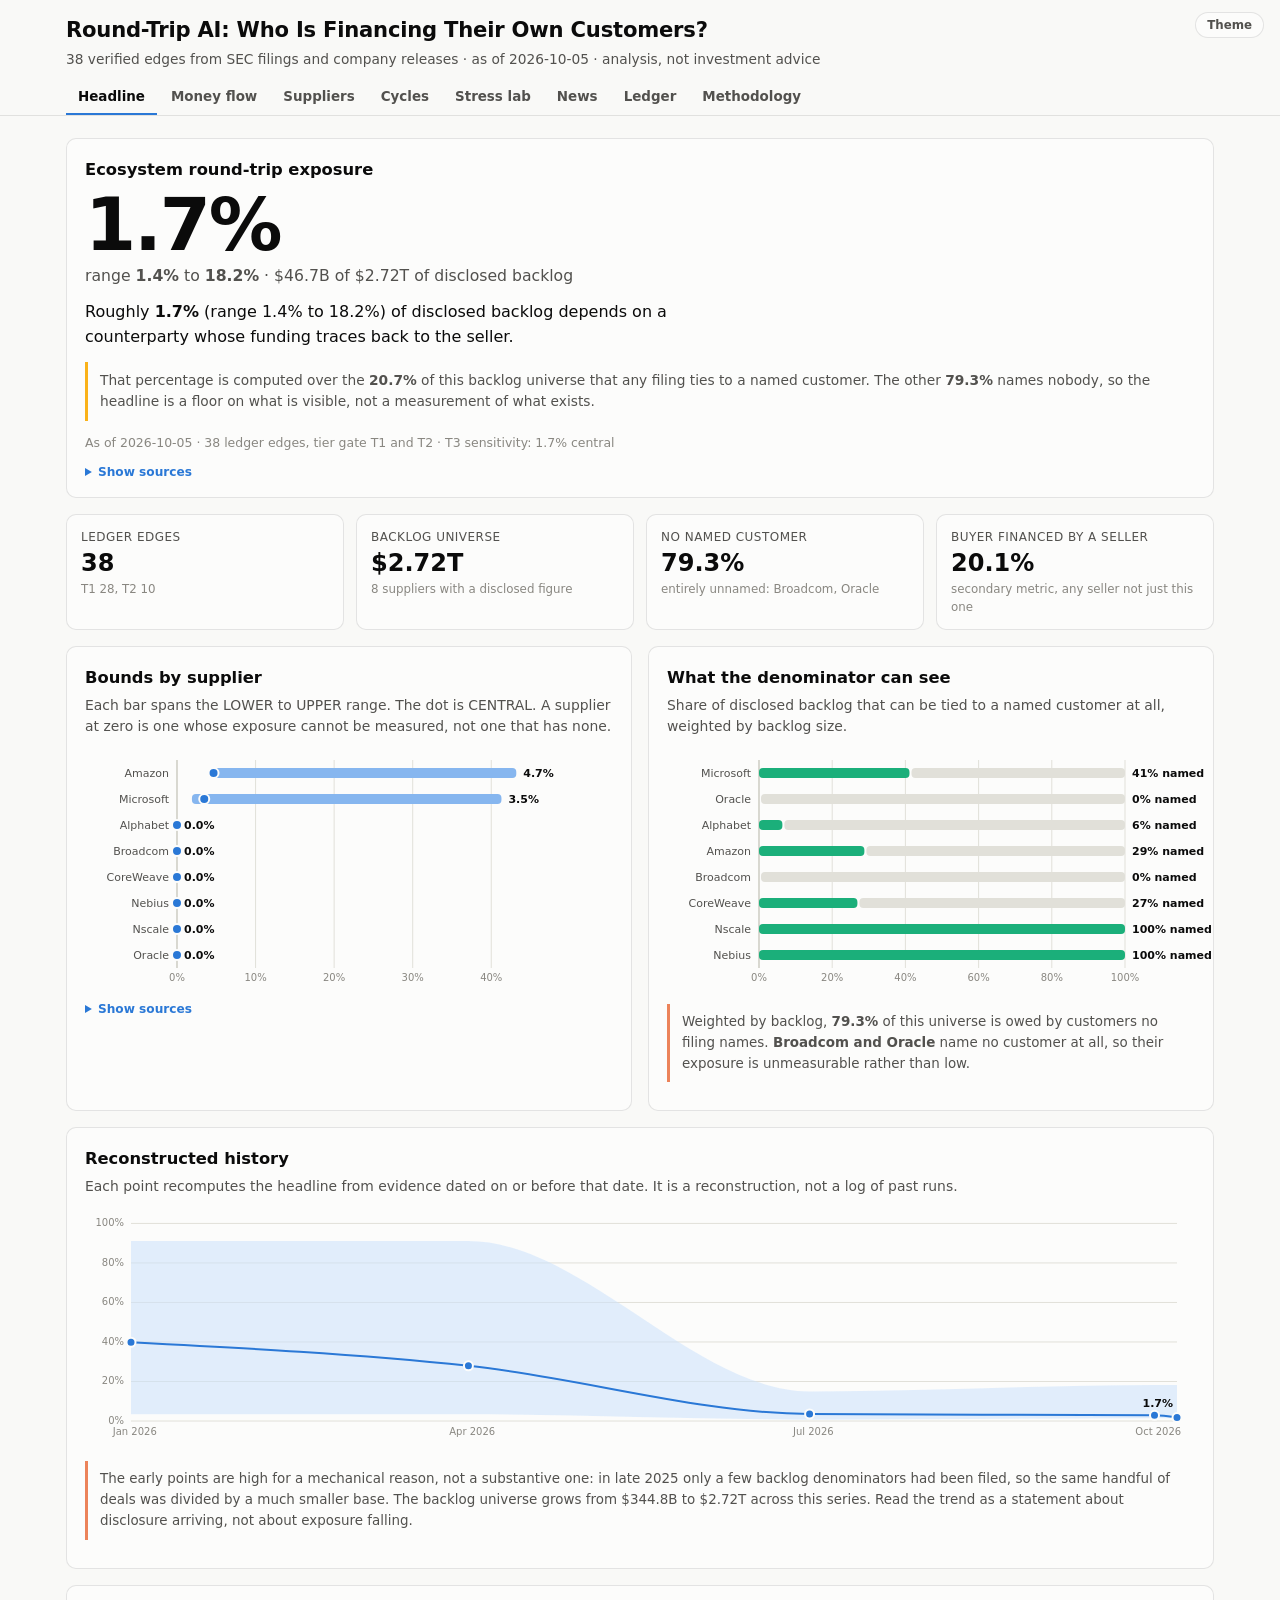
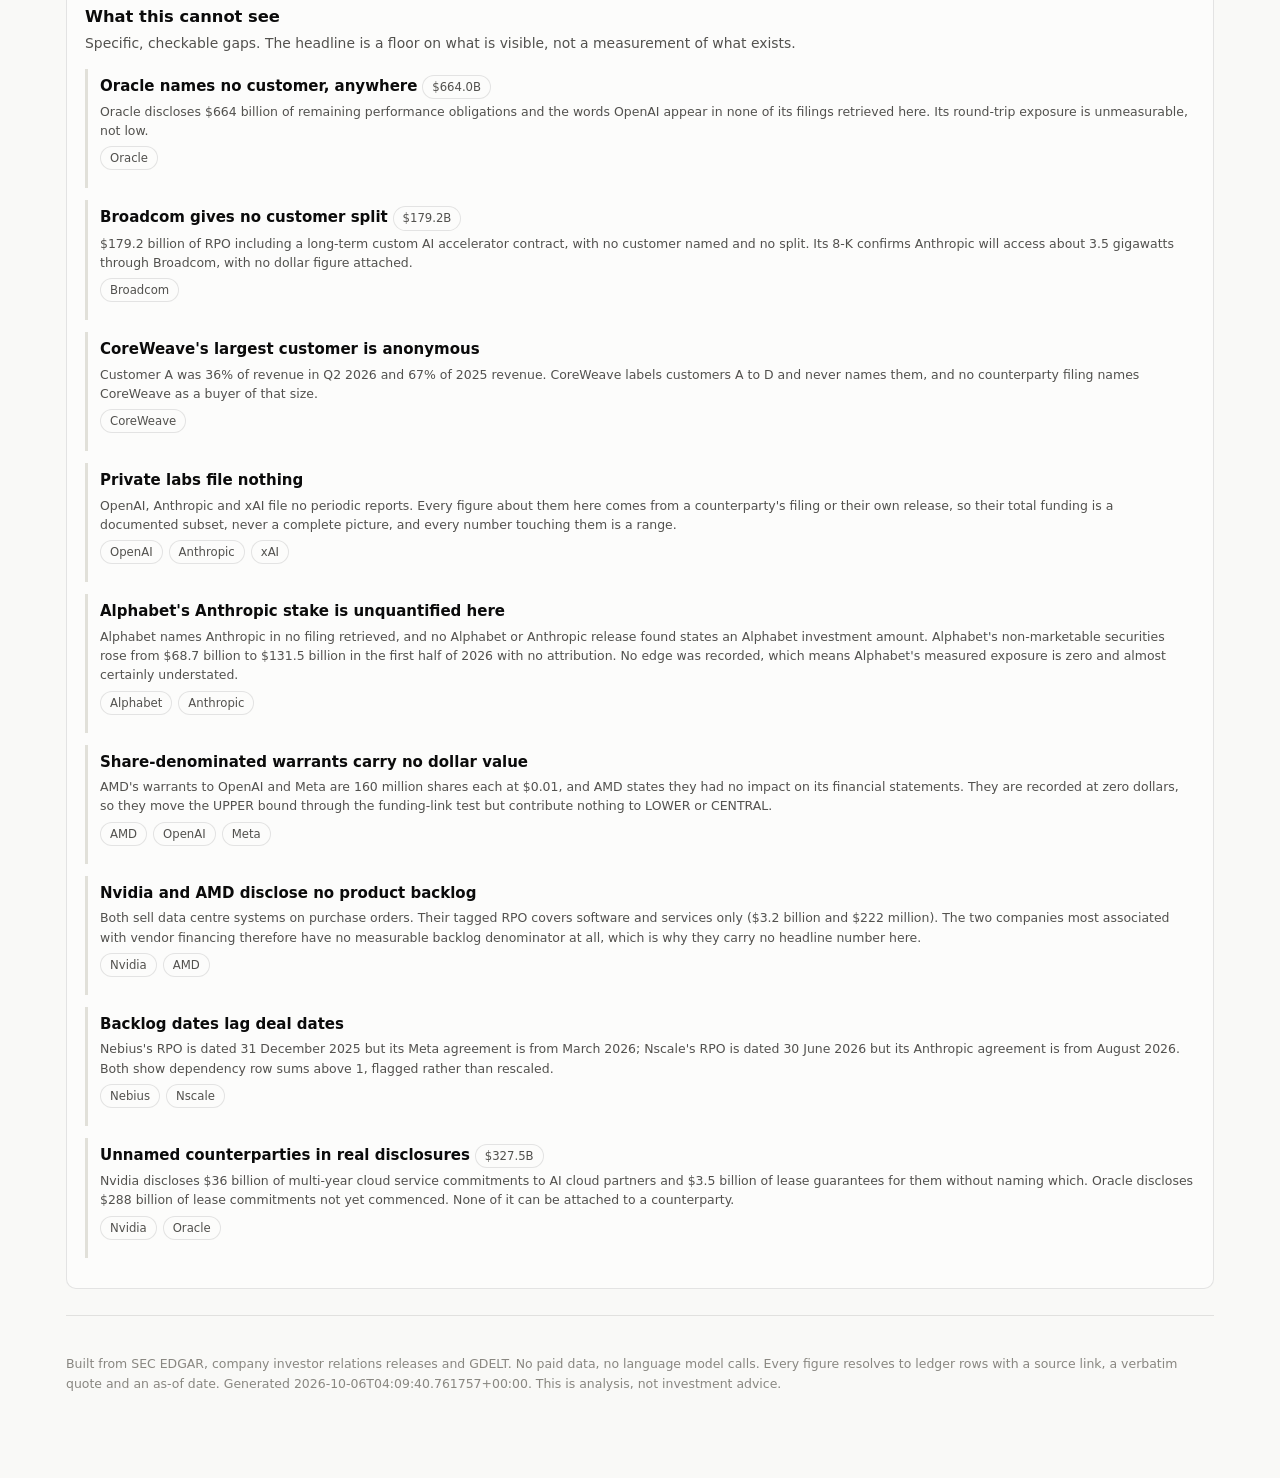
==== site/index.html @ 258182d9 "Phase 4-5: news monitor, review queue, refresh with changelog, static dashboard News monitor: 8-K an" ====
<!doctype html>
<html lang="en">
<head>
<meta charset="utf-8">
<meta name="viewport" content="width=device-width, initial-scale=1">
<title>Round-Trip AI</title>
<meta name="description" content="How much AI infrastructure backlog depends on customers whose funding traces back to the seller. Built from SEC filings and company releases.">
<link rel="icon" href="data:image/svg+xml,%3Csvg xmlns='http://www.w3.org/2000/svg' viewBox='0 0 16 16'%3E%3Ctext y='13' font-size='13'%3E%F0%9F%94%81%3C/text%3E%3C/svg%3E">
<link rel="stylesheet" href="styles.css">
</head>
<body>
<header class="top">
  <div class="inner">
    <button class="themebtn" id="themebtn" type="button" aria-label="Switch colour theme">Theme</button>
    <h1>Round-Trip AI: Who Is Financing Their Own Customers?</h1>
    <p class="sub" id="subline">Loading ledger&hellip;</p>
    <nav class="tabs" role="tablist" aria-label="Sections">
      <button role="tab" id="tab-headline"   aria-selected="true"  aria-controls="panel-headline">Headline</button>
      <button role="tab" id="tab-graph"      aria-selected="false" aria-controls="panel-graph">Money flow</button>
      <button role="tab" id="tab-suppliers"  aria-selected="false" aria-controls="panel-suppliers">Suppliers</button>
      <button role="tab" id="tab-cycles"     aria-selected="false" aria-controls="panel-cycles">Cycles</button>
      <button role="tab" id="tab-stress"     aria-selected="false" aria-controls="panel-stress">Stress lab</button>
      <button role="tab" id="tab-news"       aria-selected="false" aria-controls="panel-news">News</button>
      <button role="tab" id="tab-ledger"     aria-selected="false" aria-controls="panel-ledger">Ledger</button>
      <button role="tab" id="tab-method"     aria-selected="false" aria-controls="panel-method">Methodology</button>
    </nav>
  </div>
</header>

<main class="wrap">

<!-- ================= HEADLINE ================= -->
<section class="panel active" id="panel-headline" role="tabpanel" aria-labelledby="tab-headline">
  <div class="card hero">
    <h2>Ecosystem round-trip exposure</h2>
    <div class="figure" id="heroFigure">&mdash;</div>
    <p class="range" id="heroRange"></p>
    <p class="sentence" id="heroSentence"></p>
    <p class="caveat" id="heroCaveat"></p>
    <p class="asof" id="heroAsOf"></p>
    <details class="sources"><summary>Show sources</summary>
      <div id="heroSources"></div></details>
  </div>

  <div class="tiles" id="heroTiles"></div>

  <div class="grid2" style="margin-top:16px">
    <div class="card">
      <h2>Bounds by supplier</h2>
      <p class="lede">Each bar spans the LOWER to UPPER range. The dot is CENTRAL.
        A supplier at zero is one whose exposure cannot be measured, not one that
        has none.</p>
      <div id="boundsChart"></div>
      <details class="sources"><summary>Show sources</summary>
        <div id="boundsSources"></div></details>
    </div>
    <div class="card">
      <h2>What the denominator can see</h2>
      <p class="lede">Share of disclosed backlog that can be tied to a named
        customer at all, weighted by backlog size.</p>
      <div id="coverageChart"></div>
      <div id="coverageNote" class="warn"></div>
    </div>
  </div>

  <div class="card">
    <h2>Reconstructed history</h2>
    <p class="lede">Each point recomputes the headline from evidence dated on or
      before that date. It is a reconstruction, not a log of past runs.</p>
    <div id="historyChart"></div>
    <div class="warn" id="historyNote"></div>
  </div>

  <div class="card">
    <h2>What this cannot see</h2>
    <p class="lede">Specific, checkable gaps. The headline is a floor on what is
      visible, not a measurement of what exists.</p>
    <div id="cannotSee"></div>
  </div>
</section>

<!-- ================= GRAPH ================= -->
<section class="panel" id="panel-graph" role="tabpanel" aria-labelledby="tab-graph">
  <div class="card">
    <h2>Money flow</h2>
    <p class="lede">Arrows point the way the money goes: funder to recipient, and
      buyer to seller. A round trip is therefore a loop. Thickness is dollars on
      the CENTRAL weighting. Dashed means conditional or a letter of intent.
      Click any edge for its quote and source.</p>
    <div class="controls">
      <div class="control">
        <label>Evidence tiers</label>
        <div class="btnrow" id="tierToggles"></div>
      </div>
      <div class="control">
        <label>Edge families</label>
        <div class="btnrow" id="familyToggles"></div>
      </div>
      <div class="control">
        <label>View</label>
        <div class="btnrow">
          <button class="btn" id="viewForce" aria-pressed="true">Force</button>
          <button class="btn" id="viewSankey" aria-pressed="false">Sankey</button>
        </div>
      </div>
      <div class="control">
        <label><input type="checkbox" id="showUndisclosed" checked> Show edges with no disclosed amount</label>
        <span class="note">Drawn hairline. Real agreements, no dollar figure.</span>
      </div>
    </div>
    <svg id="graph" role="img" aria-label="Directed graph of funding and demand edges"></svg>
    <div class="legend" id="graphLegend"></div>
    <div id="edgeDetail" style="margin-top:14px"></div>
  </div>
</section>

<!-- ================= SUPPLIERS ================= -->
<section class="panel" id="panel-suppliers" role="tabpanel" aria-labelledby="tab-suppliers">
  <div class="grid3" id="supplierCards"></div>
</section>

<!-- ================= CYCLES ================= -->
<section class="panel" id="panel-cycles" role="tabpanel" aria-labelledby="tab-cycles">
  <div class="card">
    <h2>Circular loops</h2>
    <p class="lede">Enumerated with Johnson's algorithm up to length
      <span id="cycLen"></span>. The bottleneck is the narrowest leg, which is the
      most that can actually circulate around the loop.</p>
    <div id="cyclesList"></div>
  </div>
  <div class="card">
    <h2>Which nodes the structure depends on</h2>
    <p class="lede">PageRank over funding flows, and betweenness over the combined
      graph. A high funding PageRank means the money converges on that node.</p>
    <div class="grid2">
      <div><h3>Funding PageRank</h3><div id="prChart"></div></div>
      <div><h3>Betweenness</h3><div id="btChart"></div></div>
    </div>
    <p class="note" id="sccNote"></p>
  </div>
</section>

<!-- ================= STRESS ================= -->
<section class="panel" id="panel-stress" role="tabpanel" aria-labelledby="tab-stress">
  <div class="card">
    <h2>Stress lab</h2>
    <p class="lede">Recomputes in your browser. The engine is a line-for-line port
      of the Python model and is tested against it for equality on every preset.</p>
    <div class="controls">
      <div class="control" style="flex:1 1 100%">
        <label>Scenario preset</label>
        <div class="btnrow" id="scenarioBtns"></div>
      </div>
    </div>
    <div class="controls">
      <div class="control">
        <label for="sShock">Funding shock <output id="oShock"></output></label>
        <input type="range" id="sShock" min="0" max="100" step="5" value="50">
      </div>
      <div class="control">
        <label for="sPass">Pass-through <output id="oPass"></output></label>
        <input type="range" id="sPass" min="0" max="100" step="5" value="60">
      </div>
      <div class="control">
        <label for="sCap">Capacity to invest <output id="oCap"></output></label>
        <input type="range" id="sCap" min="0" max="100" step="5" value="50">
      </div>
      <div class="control">
        <label for="sLoi">LOI weight <output id="oLoi"></output></label>
        <input type="range" id="sLoi" min="0" max="100" step="5" value="25">
      </div>
      <div class="control">
        <label for="sCond">Conditional weight <output id="oCond"></output></label>
        <input type="range" id="sCond" min="0" max="100" step="5" value="50">
      </div>
      <div class="control">
        <label for="sBound">Attribution bound</label>
        <select id="sBound">
          <option value="low">LOWER</option>
          <option value="central" selected>CENTRAL</option>
          <option value="high">UPPER</option>
        </select>
      </div>
    </div>
    <div class="tiles" id="stressTiles"></div>
    <div style="margin-top:16px"><div id="stressChart"></div></div>
    <div class="legend" id="stressLegend"></div>
    <p class="note" id="stressShockNote"></p>
    <div id="parityNote" class="warn"></div>
  </div>

  <div class="grid2">
    <div class="card">
      <h2>Monte Carlo</h2>
      <p class="lede">Precomputed in Python over <span id="mcDraws"></span> draws of
        pass-through, capacity to invest, LOI weight, conditional weight and the
        attribution bound. Bars span the 10th to 90th percentile; the dot is the
        median.</p>
      <div id="mcChart"></div>
    </div>
    <div class="card">
      <h2>What drives the answer</h2>
      <p class="lede">One parameter at a time, swung across its configured range.
        Longer bar means the result depends more on that assumption.</p>
      <div id="tornadoChart"></div>
      <div class="warn" id="tornadoNote"></div>
    </div>
  </div>

  <div class="card">
    <h2>Second and third methods</h2>
    <p class="lede">The cascade is cross-checked against Eisenberg-Noe clearing and
      DebtRank. Where they disagree is shown, not reconciled away.</p>
    <div class="tablewrap"><table id="methodTable"></table></div>
    <div class="warn" id="baselineNote"></div>
  </div>
</section>

<!-- ================= NEWS ================= -->
<section class="panel" id="panel-news" role="tabpanel" aria-labelledby="tab-news">
  <div class="card">
    <h2>Candidate edge review queue</h2>
    <p class="lede">Flagged items are <strong>unverified</strong>. They are never
      counted in any metric until a reviewer promotes them with a verbatim quote
      through the review command line.</p>
    <div class="tablewrap"><table id="queueTable"></table></div>
  </div>
  <div class="card">
    <h2>Financing events timeline</h2>
    <p class="lede">Ledger edges by evidence date. Height is the dollar amount on
      the CENTRAL weighting; zero-amount edges are drawn as ticks.</p>
    <div id="timelineChart"></div>
  </div>
  <div class="card">
    <h2>Feed</h2>
    <p class="lede" id="newsLede"></p>
    <div class="controls">
      <div class="control"><label for="newsSearch">Search</label>
        <input type="search" id="newsSearch" placeholder="headline, publisher, entity"></div>
      <div class="control"><label for="newsSource">Source</label>
        <select id="newsSource"><option value="">All</option></select></div>
      <div class="control"><label><input type="checkbox" id="newsFlagged"> Flagged only</label></div>
    </div>
    <div class="tablewrap"><table id="newsTable"></table></div>
    <p class="note" id="newsNote"></p>
  </div>
</section>

<!-- ================= LEDGER ================= -->
<section class="panel" id="panel-ledger" role="tabpanel" aria-labelledby="tab-ledger">
  <div class="card">
    <h2>Ledger explorer</h2>
    <p class="lede">Every edge behind every number. Click a column heading to sort.</p>
    <div class="controls">
      <div class="control"><label for="ledSearch">Search</label>
        <input type="search" id="ledSearch" placeholder="node, type, quote, accession"></div>
      <div class="control"><label for="ledTier">Tier</label>
        <select id="ledTier"><option value="">All</option><option>T1</option><option>T2</option><option>T3</option></select></div>
      <div class="control"><label for="ledStatus">Status</label>
        <select id="ledStatus"><option value="">All</option></select></div>
      <div class="control"><label for="ledFamily">Family</label>
        <select id="ledFamily"><option value="">All</option></select></div>
    </div>
    <p class="note" id="ledCount"></p>
    <div class="tablewrap"><table id="ledgerTable"></table></div>
  </div>
  <div class="card">
    <h2>Backlog denominators</h2>
    <p class="lede">The disclosed figures each supplier share is divided by.</p>
    <div class="tablewrap"><table id="backlogTable"></table></div>
  </div>
  <div class="card">
    <h2>Ledger validation</h2>
    <div id="validation"></div>
  </div>
</section>

<!-- ================= METHOD ================= -->
<section class="panel" id="panel-method" role="tabpanel" aria-labelledby="tab-method">
  <div class="card">
    <h2>What is being measured</h2>
    <p>The question is narrow on purpose. For each seller of AI infrastructure,
      what share of its own disclosed backlog is owed by a customer whose funding
      traces back to that same seller? Not "is there a bubble", not "is the
      backlog real". Just: how much of the promise to pay was financed by the
      party being paid.</p>
    <h3>The headline formula</h3>
    <p class="mono">RTE(i) = sum over customers j of D[i,j] &times; Provenance(i&rarr;j)</p>
    <p><strong>D[i,j]</strong> is the share of seller i's disclosed backlog that
      customer j has committed. The denominator is i's own disclosed figure, in a
      fixed preference order: tagged remaining performance obligations, then a
      quoted contracted-backlog number, then trailing revenue. Nothing is inferred.</p>
    <p><strong>Provenance(i&rarr;j)</strong> is how much of j's funding came from i,
      on three readings:</p>
    <ul class="tight">
      <li><strong>LOWER</strong>: dollars i demonstrably handed j, divided by what
        j promised to pay i, capped at 1. Direct edges only. No multi-hop.</li>
      <li><strong>CENTRAL</strong>: i's share of j's <em>documented</em> external
        funding, with funding that reaches j through intermediaries traced back
        and discounted one factor of <span class="mono">alpha</span> per hop.</li>
      <li><strong>UPPER</strong>: if i funded j at all under T1 or T2 evidence,
        the whole of j's commitment to i counts. This answers a different
        question: how much backlog sits with customers who are not
        funding-independent of the seller.</li>
    </ul>
    <h3>Why bounds instead of a number</h3>
    <p>Because the denominator is unknowable. OpenAI, Anthropic and xAI file
      nothing, so their total external funding is only ever a documented subset.
      A single point estimate of "i's share of j's funding" would silently assume
      the documented subset is the whole, which inflates every supplier's share.
      LOWER and UPPER bracket that ignorance instead of hiding it.</p>
    <h3>Evidence tiers</h3>
    <p>T1 is an SEC filing, T2 a company release or investor relations page, T3 a
      media report, T4 unverified. <strong>The headline admits T1 and T2 only.</strong>
      T3 appears in a labelled sensitivity view. T4 never enters the ledger at
      all; the review command refuses it. Every row carries a source link, a
      verbatim quote under 25 words, and an accession number if it is T1.</p>
    <h3>Binding versus not</h3>
    <p>Status is one of definitive, conditional, non-binding letter of intent,
      announced, or reported. Each carries an explicit weight per bound, set in
      configuration before any result was computed, and varied in the stress lab.
      A letter of intent is never counted at full weight by default.</p>
    <h3>Direction convention</h3>
    <p>Money-flow. An arrow starts at whoever pays. Funding edges run funder to
      recipient; purchase and capacity edges run buyer to seller. A round trip is
      therefore a two-cycle, which is asserted in the test suite.</p>
    <h3>Limitations, plainly</h3>
    <div id="limitations"></div>
    <h3>What would change my mind</h3>
    <div id="changeMyMind"></div>
    <h3>Pre-registration</h3>
    <p>Every definition above was written into <span class="mono">DECISIONS.md</span>
      before any number was computed, and is amended only by a dated entry that
      says why. Two implementation bugs were found and fixed after
      pre-registration, both logged: a multi-hop double-count caught by a toy
      graph whose answer is 50% by hand, and the direction of the bound-correct
      denominator.</p>
    <p>This is analysis, not investment advice. There are no price targets and no
      recommendations here.</p>
  </div>
  <div class="card">
    <h2>Parameters in force</h2>
    <div class="tablewrap"><table id="paramTable"></table></div>
  </div>
</section>

<footer class="foot wrap">
  <p id="footNote"></p>
</footer>
</main>

<div class="tooltip" id="tip" role="status" aria-live="polite"></div>
<script src="vendor/d3.min.js"></script>
<script src="cascade.js"></script>
<script src="app.js"></script>
</body>
</html>
---- site/styles.css ----
/* Round-Trip AI dashboard. Light and dark are both selected, not flipped.
   Palette slots and surfaces are the validated reference instance; the three
   categorical slots clear the all-pairs CVD and normal-vision floors in both
   modes, which is why the graph uses three edge families rather than nine. */
:root {
  color-scheme: light;
  --surface-1: #fcfcfb;
  --page: #f9f9f7;
  --text-primary: #0b0b0b;
  --text-secondary: #52514e;
  --text-muted: #898781;
  --grid: #e1e0d9;
  --axis: #c3c2b7;
  --border: rgba(11, 11, 11, 0.10);
  --series-1: #2a78d6;  /* ownership: equity and warrants */
  --series-2: #eb6834;  /* credit: debt, guarantees, vendor financing */
  --series-3: #1baf7a;  /* demand: committed purchases and capacity */
  --band: #cde2fb;
  --band-strong: #86b6ef;
  --good: #0ca30c;
  --warning: #fab219;
  --serious: #ec835a;
  --critical: #d03b3b;
  --radius: 10px;
  --mono: ui-monospace, SFMono-Regular, Menlo, Consolas, monospace;
  --sans: system-ui, -apple-system, "Segoe UI", sans-serif;
}
@media (prefers-color-scheme: dark) {
  :root:where(:not([data-theme="light"])) {
    color-scheme: dark;
    --surface-1: #1a1a19;
    --page: #0d0d0d;
    --text-primary: #ffffff;
    --text-secondary: #c3c2b7;
    --text-muted: #898781;
    --grid: #2c2c2a;
    --axis: #383835;
    --border: rgba(255, 255, 255, 0.10);
    --series-1: #3987e5;
    --series-2: #d95926;
    --series-3: #199e70;
    --band: #184f95;
    --band-strong: #256abf;
  }
}
:root[data-theme="dark"] {
  color-scheme: dark;
  --surface-1: #1a1a19;
  --page: #0d0d0d;
  --text-primary: #ffffff;
  --text-secondary: #c3c2b7;
  --text-muted: #898781;
  --grid: #2c2c2a;
  --axis: #383835;
  --border: rgba(255, 255, 255, 0.10);
  --series-1: #3987e5;
  --series-2: #d95926;
  --series-3: #199e70;
  --band: #184f95;
  --band-strong: #256abf;
}

* { box-sizing: border-box; }
html { -webkit-text-size-adjust: 100%; }
body {
  margin: 0;
  background: var(--page);
  color: var(--text-primary);
  font: 15px/1.55 var(--sans);
}
a { color: var(--series-1); text-decoration: none; }
a:hover { text-decoration: underline; }
.wrap { max-width: 1180px; margin: 0 auto; padding: 0 16px 72px; }

/* ---- header ---- */
header.top {
  position: sticky; top: 0; z-index: 40;
  background: var(--page);
  border-bottom: 1px solid var(--border);
  padding: 14px 0 0;
}
header.top .inner { max-width: 1180px; margin: 0 auto; padding: 0 16px; }
h1 { font-size: 1.32rem; margin: 0 0 2px; letter-spacing: -0.01em; }
.sub { color: var(--text-secondary); font-size: 0.86rem; margin: 0 0 10px; }
nav.tabs { display: flex; gap: 2px; overflow-x: auto; scrollbar-width: none; }
nav.tabs::-webkit-scrollbar { display: none; }
nav.tabs button {
  appearance: none; border: 0; background: transparent; cursor: pointer;
  font: 600 0.84rem var(--sans); color: var(--text-secondary);
  padding: 9px 12px; border-bottom: 2px solid transparent; white-space: nowrap;
}
nav.tabs button[aria-selected="true"] {
  color: var(--text-primary); border-bottom-color: var(--series-1);
}
nav.tabs button:hover { color: var(--text-primary); }
.themebtn {
  position: absolute; top: 12px; right: 16px;
  appearance: none; background: var(--surface-1); color: var(--text-secondary);
  border: 1px solid var(--border); border-radius: 999px;
  padding: 5px 11px; font: 600 0.74rem var(--sans); cursor: pointer;
}

/* ---- panels ---- */
section.panel { display: none; padding-top: 22px; }
section.panel.active { display: block; }
.card {
  background: var(--surface-1); border: 1px solid var(--border);
  border-radius: var(--radius); padding: 18px; margin: 0 0 16px;
}
.card h2 { font-size: 1.02rem; margin: 0 0 4px; }
.card h3 { font-size: 0.9rem; margin: 18px 0 6px; }
.card > p.lede { color: var(--text-secondary); font-size: 0.87rem; margin: 0 0 14px; }
.grid2 { display: grid; gap: 16px; grid-template-columns: 1fr; }
.grid2 > *, .grid3 > * { min-width: 0; }
@media (min-width: 860px) { .grid2 { grid-template-columns: 1fr 1fr; } }
.grid3 { display: grid; gap: 16px; grid-template-columns: 1fr; }
@media (min-width: 720px) { .grid3 { grid-template-columns: repeat(2, 1fr); } }
@media (min-width: 1020px) { .grid3 { grid-template-columns: repeat(3, 1fr); } }

/* ---- hero ---- */
.hero { text-align: left; }
.hero .figure {
  font-size: clamp(2.9rem, 11vw, 4.6rem); font-weight: 700;
  line-height: 1; letter-spacing: -0.03em; margin: 6px 0 2px;
}
.hero .range { color: var(--text-secondary); font-size: 0.98rem; margin: 0 0 12px; }
.hero .sentence {
  font-size: 1.0rem; max-width: 62ch; margin: 0 0 10px;
}
.caveat {
  border-left: 3px solid var(--warning); padding: 8px 0 8px 12px;
  color: var(--text-secondary); font-size: 0.86rem; margin: 12px 0 0;
}
.asof { color: var(--text-muted); font-size: 0.78rem; }

/* ---- stat tiles ---- */
.tiles { display: grid; gap: 12px; grid-template-columns: repeat(2, 1fr); }
@media (min-width: 760px) { .tiles { grid-template-columns: repeat(4, 1fr); } }
.tile {
  background: var(--surface-1); border: 1px solid var(--border);
  border-radius: var(--radius); padding: 13px 14px;
}
.tile .k { color: var(--text-secondary); font-size: 0.75rem; margin: 0 0 4px;
  text-transform: uppercase; letter-spacing: 0.04em; }
.tile .v { font-size: 1.5rem; font-weight: 700; line-height: 1.1; }
.tile .n { color: var(--text-muted); font-size: 0.74rem; margin-top: 3px; }

/* ---- tables ---- */
.tablewrap { overflow-x: auto; }
table { border-collapse: collapse; width: 100%; font-size: 0.82rem; }
th, td {
  text-align: left; padding: 7px 9px; border-bottom: 1px solid var(--grid);
  vertical-align: top;
}
th { color: var(--text-secondary); font-weight: 600; white-space: nowrap;
  position: sticky; top: 0; background: var(--surface-1); cursor: pointer; }
td.num, th.num { text-align: right; font-variant-numeric: tabular-nums; }
tbody tr:hover { background: color-mix(in oklab, var(--series-1) 7%, transparent); }
code, .mono { font-family: var(--mono); font-size: 0.92em; }

/* ---- chips and pills ---- */
.chip {
  display: inline-flex; align-items: center; gap: 5px;
  border: 1px solid var(--border); border-radius: 999px;
  padding: 2px 9px; font-size: 0.73rem; color: var(--text-secondary);
  background: var(--surface-1); white-space: nowrap;
}
.chip .dot { width: 8px; height: 8px; border-radius: 50%; flex: 0 0 8px; }
.chiprow { display: flex; flex-wrap: wrap; gap: 6px; margin: 0 0 12px; }
.tier { font-weight: 700; }
.tier.T1 { color: var(--good); }
.tier.T2 { color: var(--series-1); }
.tier.T3 { color: var(--serious); }
.tier.T4 { color: var(--critical); }
.pill {
  display: inline-block; border-radius: 4px; padding: 1px 6px;
  font-size: 0.7rem; font-weight: 600; border: 1px solid var(--border);
}
.pill.cond { color: var(--serious); }
.pill.def { color: var(--good); }
.pill.priv { color: var(--text-secondary); }

/* ---- controls ---- */
.controls { display: flex; flex-wrap: wrap; gap: 14px; align-items: flex-end;
  margin: 0 0 16px; }
.control { min-width: 170px; flex: 1 1 180px; }
.control label { display: block; font-size: 0.76rem; color: var(--text-secondary);
  margin-bottom: 5px; }
.control output { font-variant-numeric: tabular-nums; color: var(--text-primary);
  font-weight: 600; }
input[type="range"] { width: 100%; accent-color: var(--series-1); }
input[type="search"], select {
  width: 100%; padding: 7px 9px; border-radius: 8px;
  border: 1px solid var(--border); background: var(--surface-1);
  color: var(--text-primary); font: inherit; font-size: 0.84rem;
}
.btnrow { display: flex; flex-wrap: wrap; gap: 6px; }
.btn {
  appearance: none; cursor: pointer; font: 600 0.78rem var(--sans);
  padding: 6px 11px; border-radius: 8px;
  border: 1px solid var(--border); background: var(--surface-1);
  color: var(--text-primary);
}
.btn[aria-pressed="true"] { border-color: var(--series-1); color: var(--series-1); }
.btn:hover { border-color: var(--series-1); }

/* ---- charts ---- */
svg { display: block; width: 100%; height: auto; overflow: visible; }
svg text { font-family: var(--sans); fill: var(--text-secondary); font-size: 11px; }
svg .axislabel { fill: var(--text-muted); font-size: 10px; }
svg .gridline { stroke: var(--grid); stroke-width: 1; }
svg .baseline { stroke: var(--axis); stroke-width: 1; }
svg .vallabel { fill: var(--text-primary); font-size: 11px; font-weight: 600;
  font-variant-numeric: tabular-nums; }
.tooltip {
  position: fixed; z-index: 90; pointer-events: none; max-width: 330px;
  background: var(--surface-1); color: var(--text-primary);
  border: 1px solid var(--border); border-radius: 8px;
  padding: 9px 11px; font-size: 0.8rem; line-height: 1.4;
  box-shadow: 0 6px 24px rgba(0, 0, 0, 0.18); opacity: 0;
  transition: opacity 0.1s;
}
.tooltip.on { opacity: 1; }
.tooltip .q { color: var(--text-secondary); font-style: italic; margin-top: 5px; }
.legend { display: flex; flex-wrap: wrap; gap: 12px; margin: 10px 0 0;
  font-size: 0.76rem; color: var(--text-secondary); }
.legend .item { display: inline-flex; align-items: center; gap: 6px; }
.legend .swatch { width: 14px; height: 3px; border-radius: 2px; }

/* ---- graph ---- */
#graph { width: 100%; height: 540px; touch-action: none; }
#graph .node circle { stroke: var(--surface-1); stroke-width: 2; }
#graph .node text { fill: var(--text-primary); font-size: 11px; font-weight: 600;
  pointer-events: none; paint-order: stroke; stroke: var(--surface-1);
  stroke-width: 3px; stroke-linejoin: round; }
#graph .link { fill: none; opacity: 0.78; cursor: pointer; }
#graph .link:hover { opacity: 1; }
#graph .link.dim { opacity: 0.12; }

/* ---- misc ---- */
.src {
  appearance: none; background: transparent; border: 0; cursor: pointer;
  color: var(--series-1); font: 600 0.74rem var(--sans); padding: 2px 0;
  text-decoration: underline; text-underline-offset: 2px;
}
details.sources { margin-top: 8px; }
details.sources summary { cursor: pointer; color: var(--series-1);
  font: 600 0.76rem var(--sans); }
details.sources > div { margin-top: 8px; }
.note { color: var(--text-muted); font-size: 0.78rem; }
.warn {
  border-left: 3px solid var(--serious); padding: 8px 0 8px 12px;
  font-size: 0.84rem; color: var(--text-secondary); margin: 10px 0;
}
ul.tight { margin: 6px 0 0; padding-left: 20px; }
ul.tight li { margin-bottom: 5px; }
.kv { display: grid; grid-template-columns: auto 1fr; gap: 3px 12px;
  font-size: 0.82rem; }
.kv dt { color: var(--text-secondary); }
.kv dd { margin: 0; font-variant-numeric: tabular-nums; }
footer.foot { color: var(--text-muted); font-size: 0.78rem; padding: 26px 0 0;
  border-top: 1px solid var(--border); margin-top: 26px; }
.srOnly { position: absolute; width: 1px; height: 1px; overflow: hidden;
  clip: rect(0 0 0 0); white-space: nowrap; }
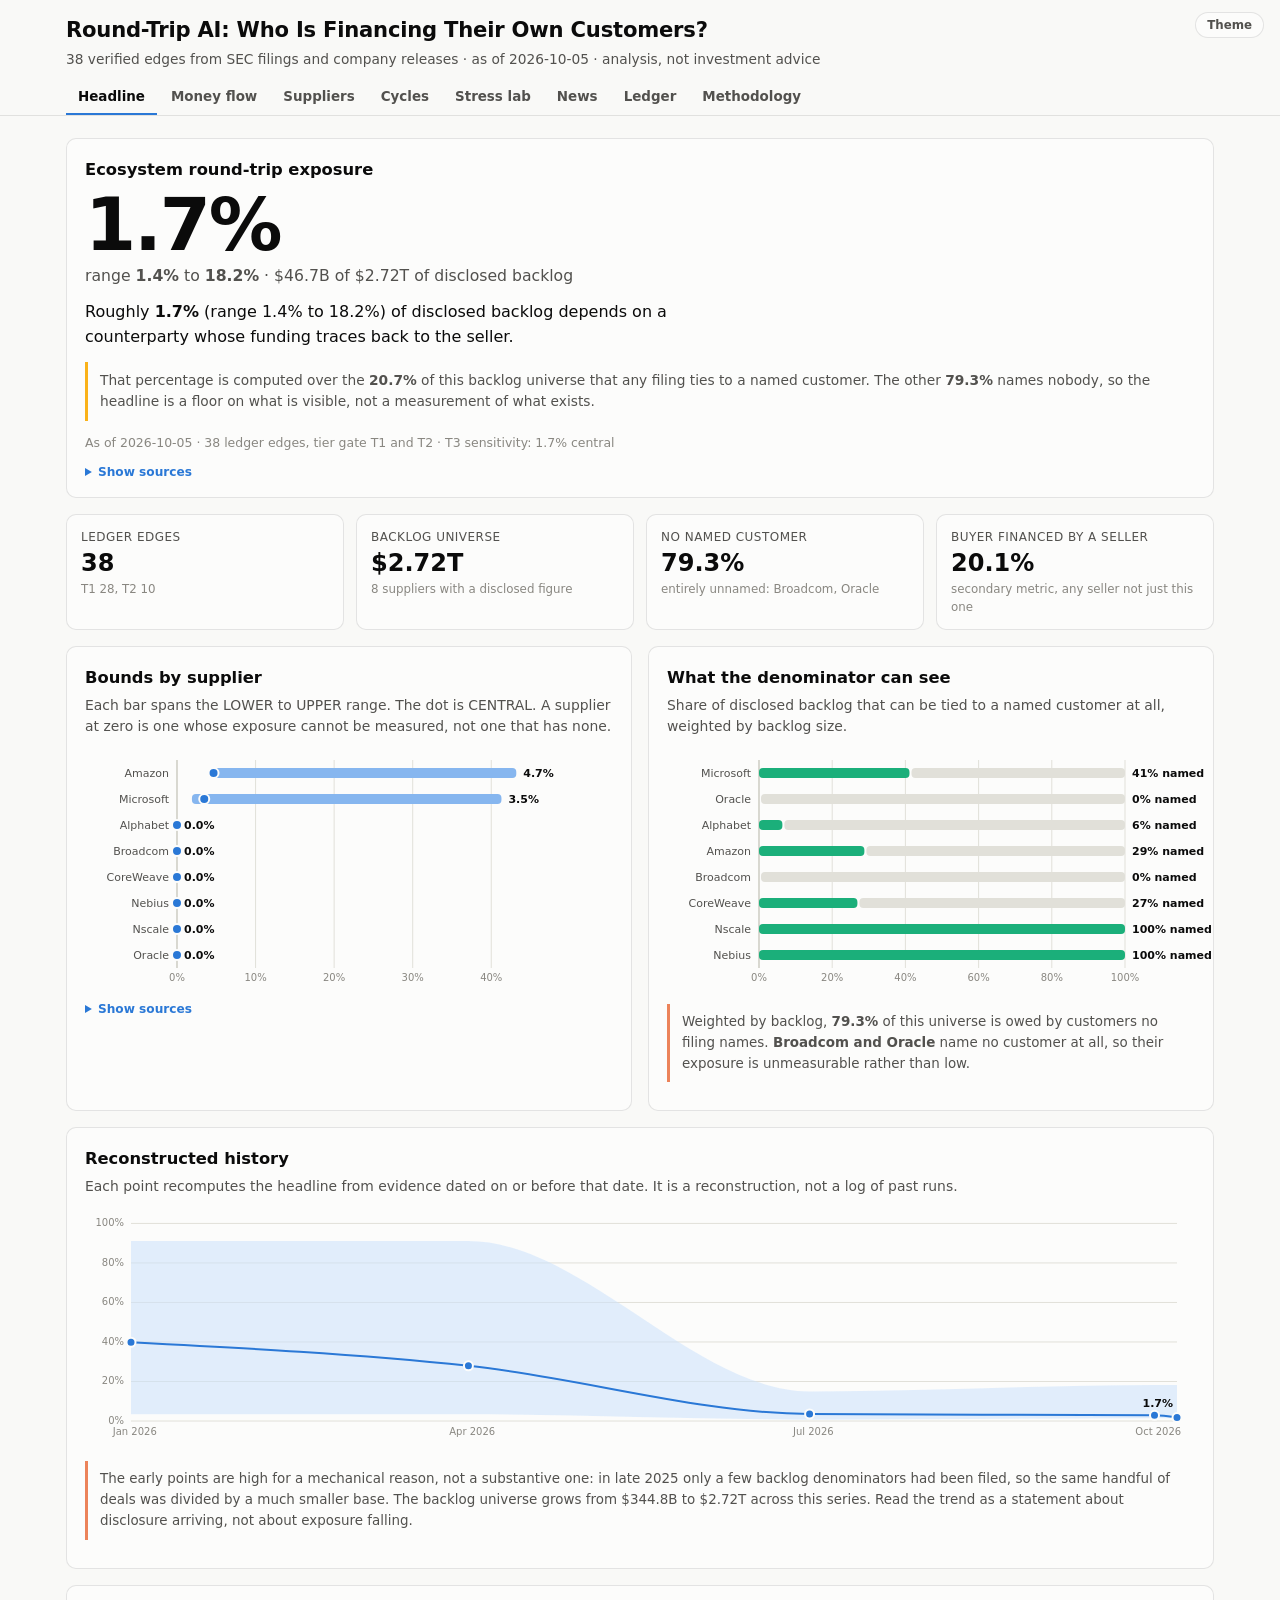
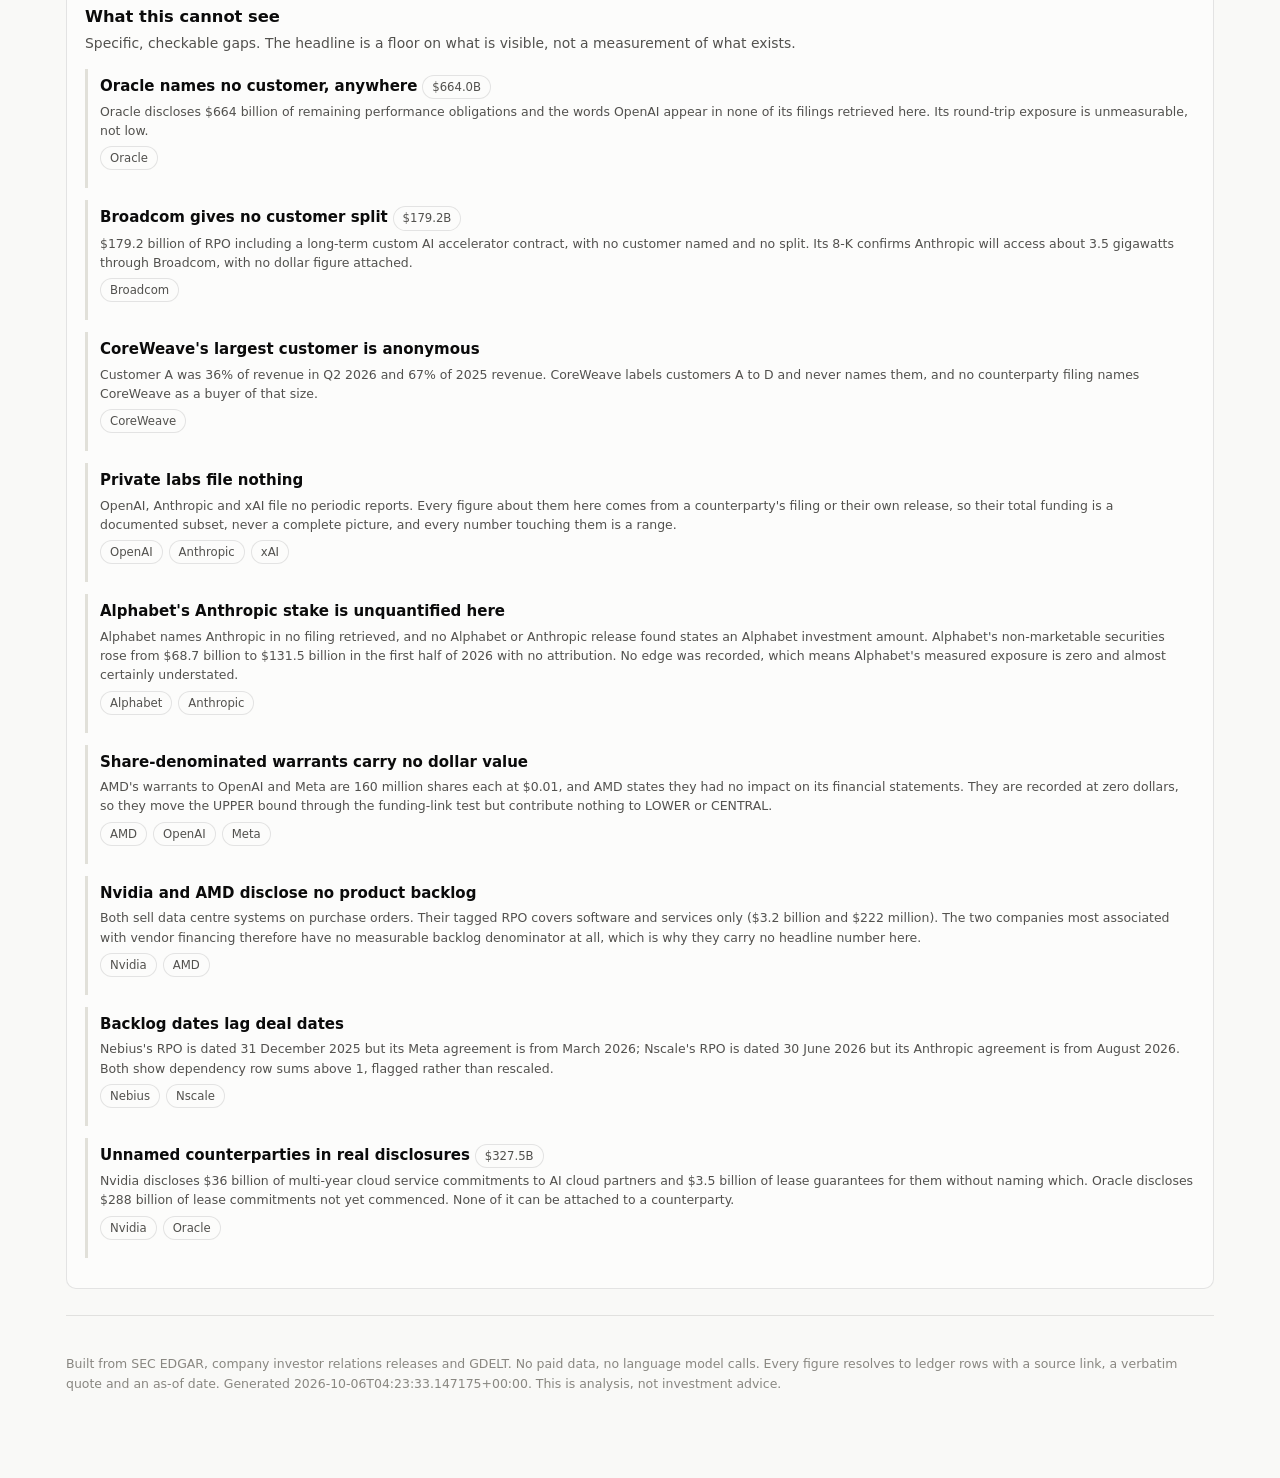
==== commit 3861a9d4: "Phase 6: self-audit with corrections, docs, interview notes, full test suite Self-audit (python -m s" ====
--- a/site/index.html
+++ b/site/index.html
@@ -33,7 +33,7 @@
 <section class="panel active" id="panel-headline" role="tabpanel" aria-labelledby="tab-headline">
   <div class="card hero">
     <h2>Ecosystem round-trip exposure</h2>
-    <div class="figure" id="heroFigure">&mdash;</div>
+    <div class="figure" id="heroFigure">loading</div>
     <p class="range" id="heroRange"></p>
     <p class="sentence" id="heroSentence"></p>
     <p class="caveat" id="heroCaveat"></p>
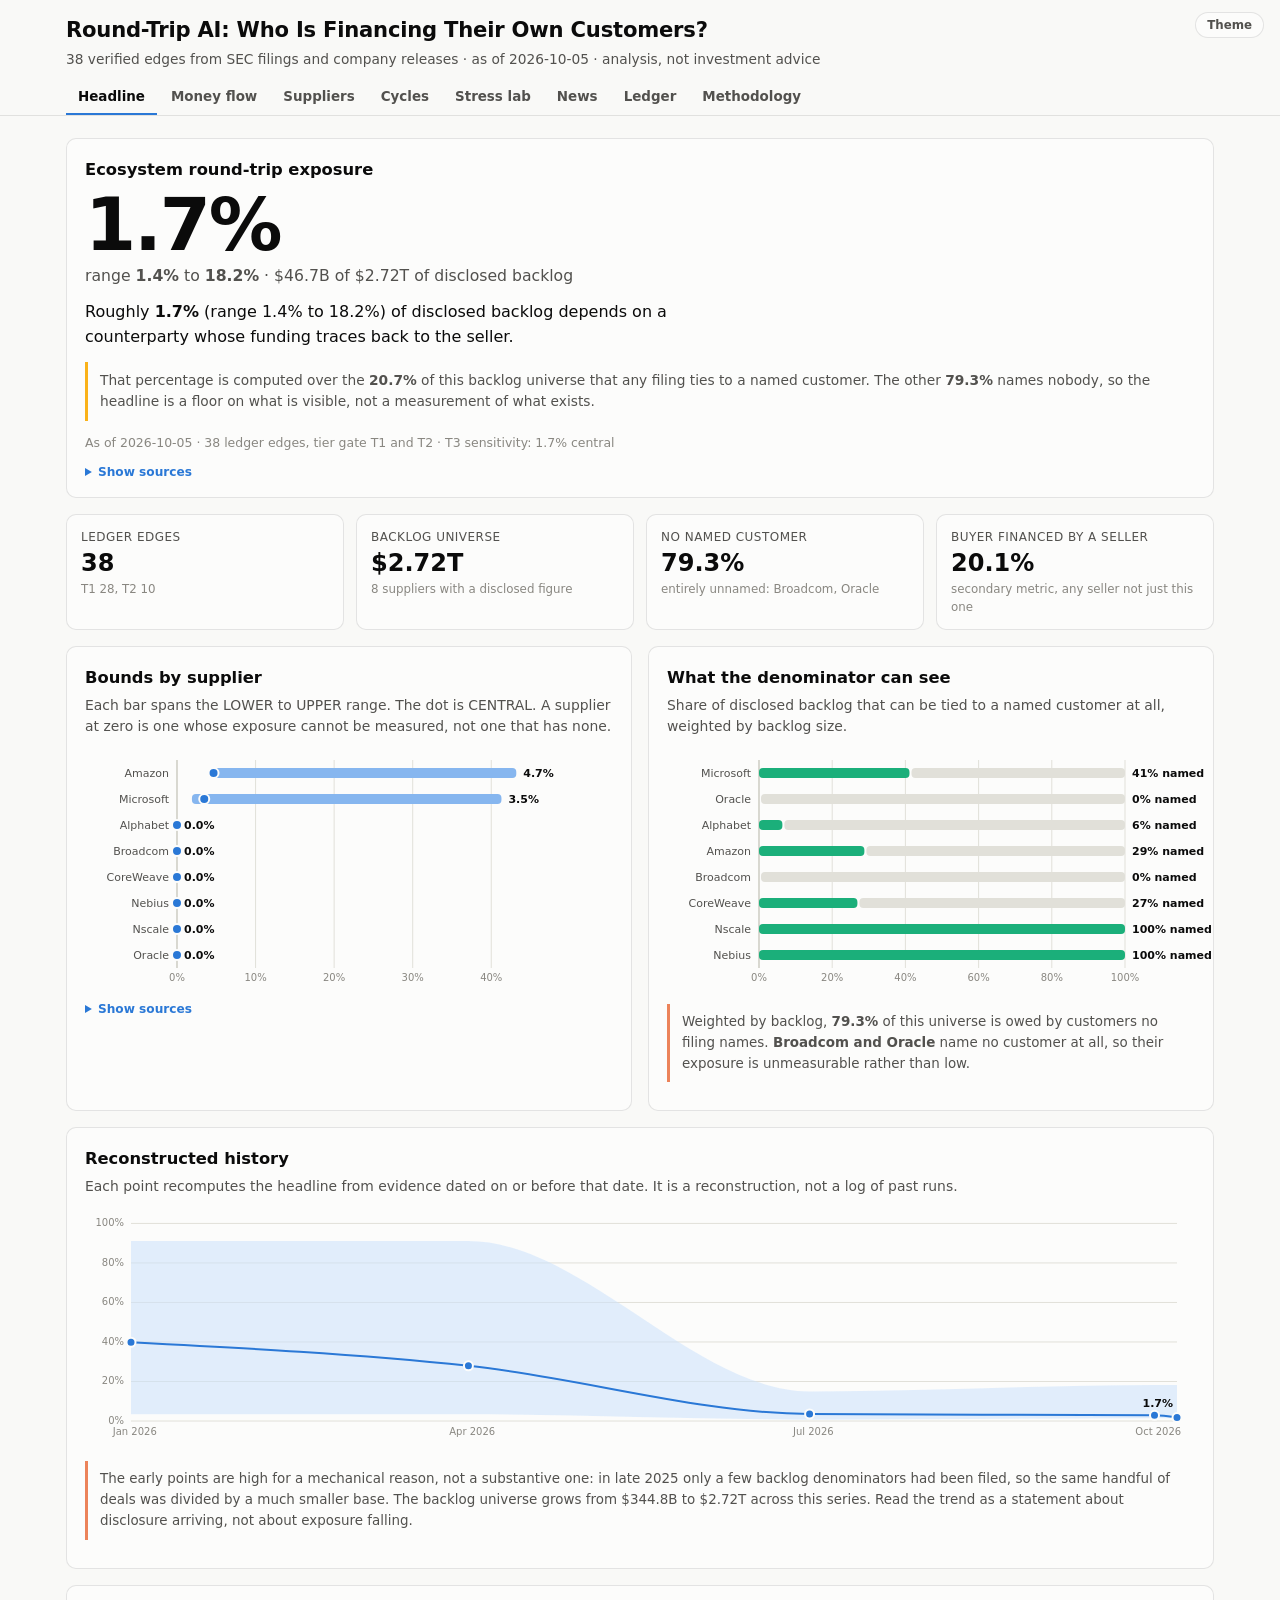
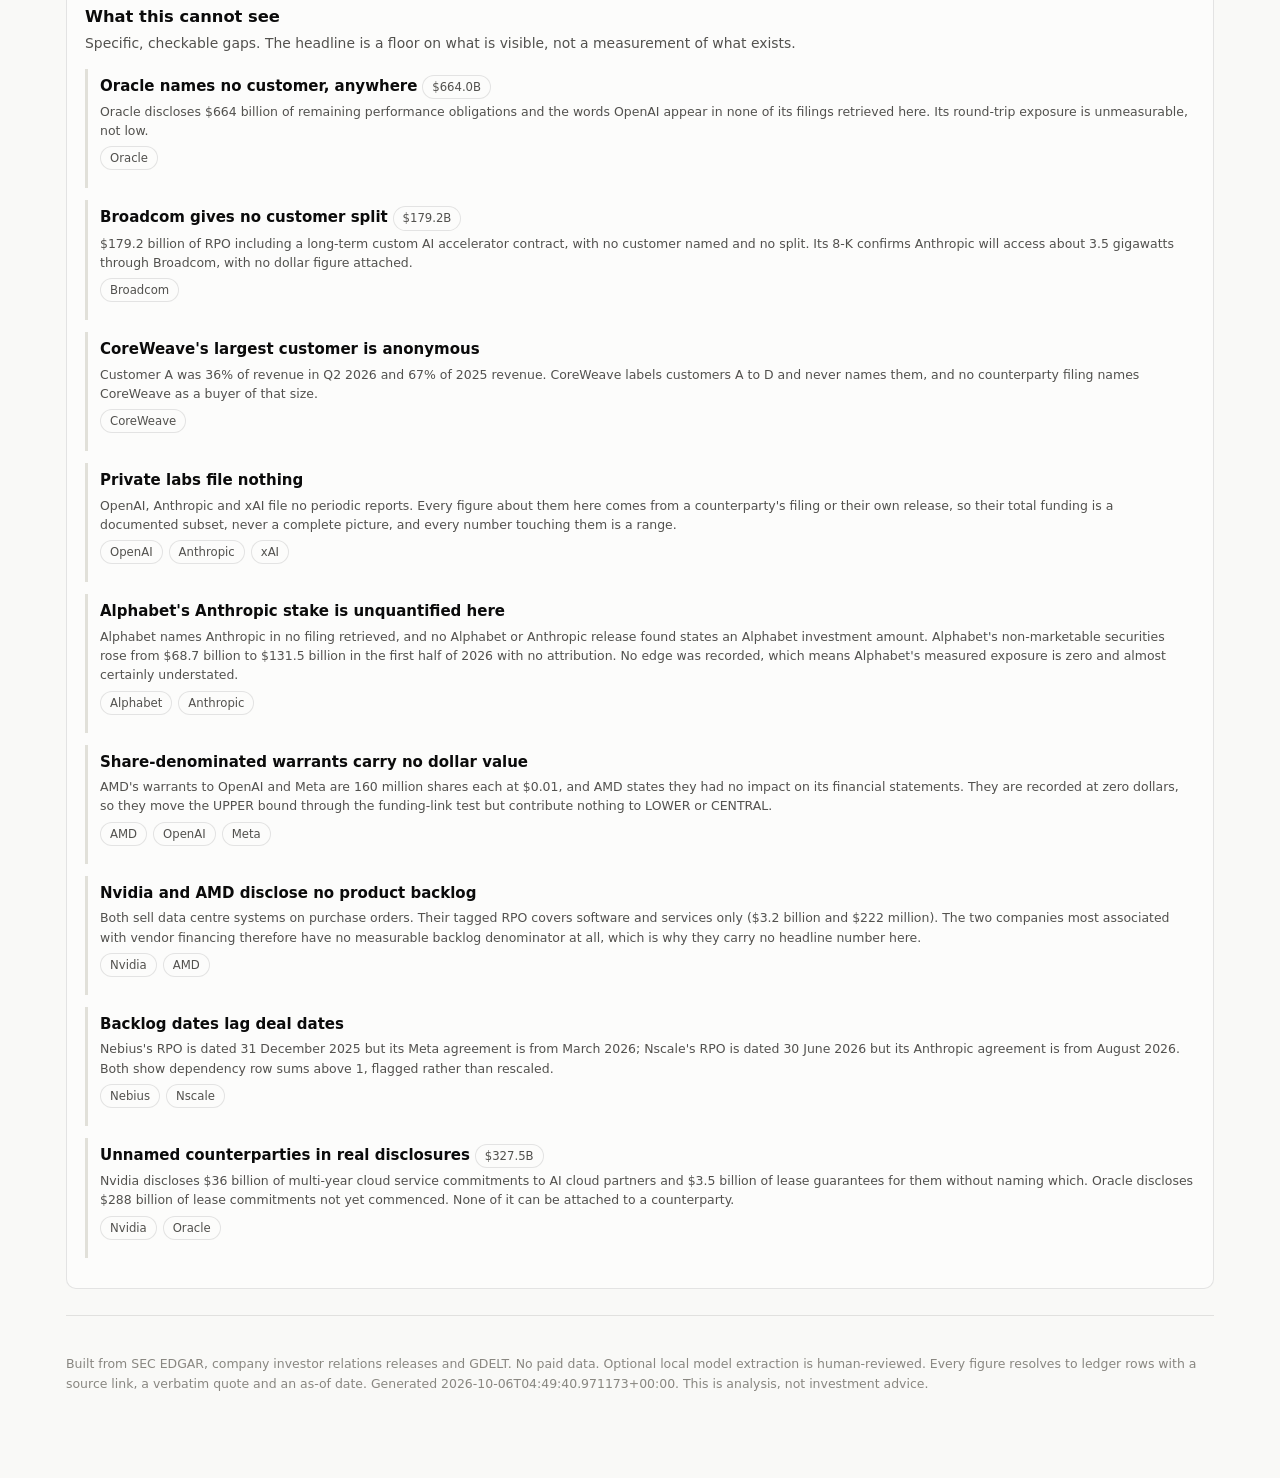
==== commit f01086e3: "agent: add read-only pending review dashboard panel" ====
--- a/site/index.html
+++ b/site/index.html
@@ -218,6 +218,12 @@
 
 <!-- ================= NEWS ================= -->
 <section class="panel" id="panel-news" role="tabpanel" aria-labelledby="tab-news">
+  <div class="card" id="pendingAgentPanel">
+    <h2>Pending review</h2>
+    <p class="lede" id="pendingAgentCount" aria-live="polite">Loading pending candidates&hellip;</p>
+    <div id="pendingAgentItems"></div>
+    <p class="note" id="pendingAgentNote"></p>
+  </div>
   <div class="card">
     <h2>Candidate edge review queue</h2>
     <p class="lede">Flagged items are <strong>unverified</strong>. They are never
--- a/site/styles.css
+++ b/site/styles.css
@@ -62,6 +62,9 @@
 
 * { box-sizing: border-box; }
 html { -webkit-text-size-adjust: 100%; }
+/* No horizontal page scroll at phone width. The tab strip scrolls on its own;
+   nothing else may push the page wider than the viewport. */
+html, body { max-width: 100%; overflow-x: hidden; }
 body {
   margin: 0;
   background: var(--page);
@@ -70,7 +73,7 @@
 }
 a { color: var(--series-1); text-decoration: none; }
 a:hover { text-decoration: underline; }
-.wrap { max-width: 1180px; margin: 0 auto; padding: 0 16px 72px; }
+.wrap { max-width: 1180px; width: 100%; margin: 0 auto; padding: 0 16px 72px; }
 
 /* ---- header ---- */
 header.top {
@@ -79,10 +82,13 @@
   border-bottom: 1px solid var(--border);
   padding: 14px 0 0;
 }
-header.top .inner { max-width: 1180px; margin: 0 auto; padding: 0 16px; }
-h1 { font-size: 1.32rem; margin: 0 0 2px; letter-spacing: -0.01em; }
-.sub { color: var(--text-secondary); font-size: 0.86rem; margin: 0 0 10px; }
-nav.tabs { display: flex; gap: 2px; overflow-x: auto; scrollbar-width: none; }
+header.top .inner { max-width: 1180px; width: 100%; margin: 0 auto; padding: 0 16px; }
+h1 { font-size: 1.32rem; margin: 0 0 2px; letter-spacing: -0.01em;
+  padding-right: 76px; overflow-wrap: anywhere; }
+.sub { color: var(--text-secondary); font-size: 0.86rem; margin: 0 0 10px;
+  overflow-wrap: anywhere; }
+nav.tabs { display: flex; gap: 2px; overflow-x: auto; scrollbar-width: none;
+  max-width: 100%; -webkit-overflow-scrolling: touch; }
 nav.tabs::-webkit-scrollbar { display: none; }
 nav.tabs button {
   appearance: none; border: 0; background: transparent; cursor: pointer;
@@ -106,7 +112,9 @@
 .card {
   background: var(--surface-1); border: 1px solid var(--border);
   border-radius: var(--radius); padding: 18px; margin: 0 0 16px;
-}
+  min-width: 0; overflow-wrap: anywhere;
+}
+@media (max-width: 520px) { .card { padding: 14px; } }
 .card h2 { font-size: 1.02rem; margin: 0 0 4px; }
 .card h3 { font-size: 0.9rem; margin: 18px 0 6px; }
 .card > p.lede { color: var(--text-secondary); font-size: 0.87rem; margin: 0 0 14px; }
@@ -135,6 +143,7 @@
 
 /* ---- stat tiles ---- */
 .tiles { display: grid; gap: 12px; grid-template-columns: repeat(2, 1fr); }
+.tiles > * { min-width: 0; }
 @media (min-width: 760px) { .tiles { grid-template-columns: repeat(4, 1fr); } }
 .tile {
   background: var(--surface-1); border: 1px solid var(--border);
@@ -182,7 +191,7 @@
 
 /* ---- controls ---- */
 .controls { display: flex; flex-wrap: wrap; gap: 14px; align-items: flex-end;
-  margin: 0 0 16px; }
+  margin: 0 0 16px; max-width: 100%; }
 .control { min-width: 170px; flex: 1 1 180px; }
 .control label { display: block; font-size: 0.76rem; color: var(--text-secondary);
   margin-bottom: 5px; }
@@ -228,7 +237,8 @@
 .legend .swatch { width: 14px; height: 3px; border-radius: 2px; }
 
 /* ---- graph ---- */
-#graph { width: 100%; height: 540px; touch-action: none; }
+#graph { width: 100%; max-width: 100%; height: 540px; touch-action: none; }
+@media (max-width: 640px) { #graph { height: 420px; } }
 #graph .node circle { stroke: var(--surface-1); stroke-width: 2; }
 #graph .node text { fill: var(--text-primary); font-size: 11px; font-weight: 600;
   pointer-events: none; paint-order: stroke; stroke: var(--surface-1);
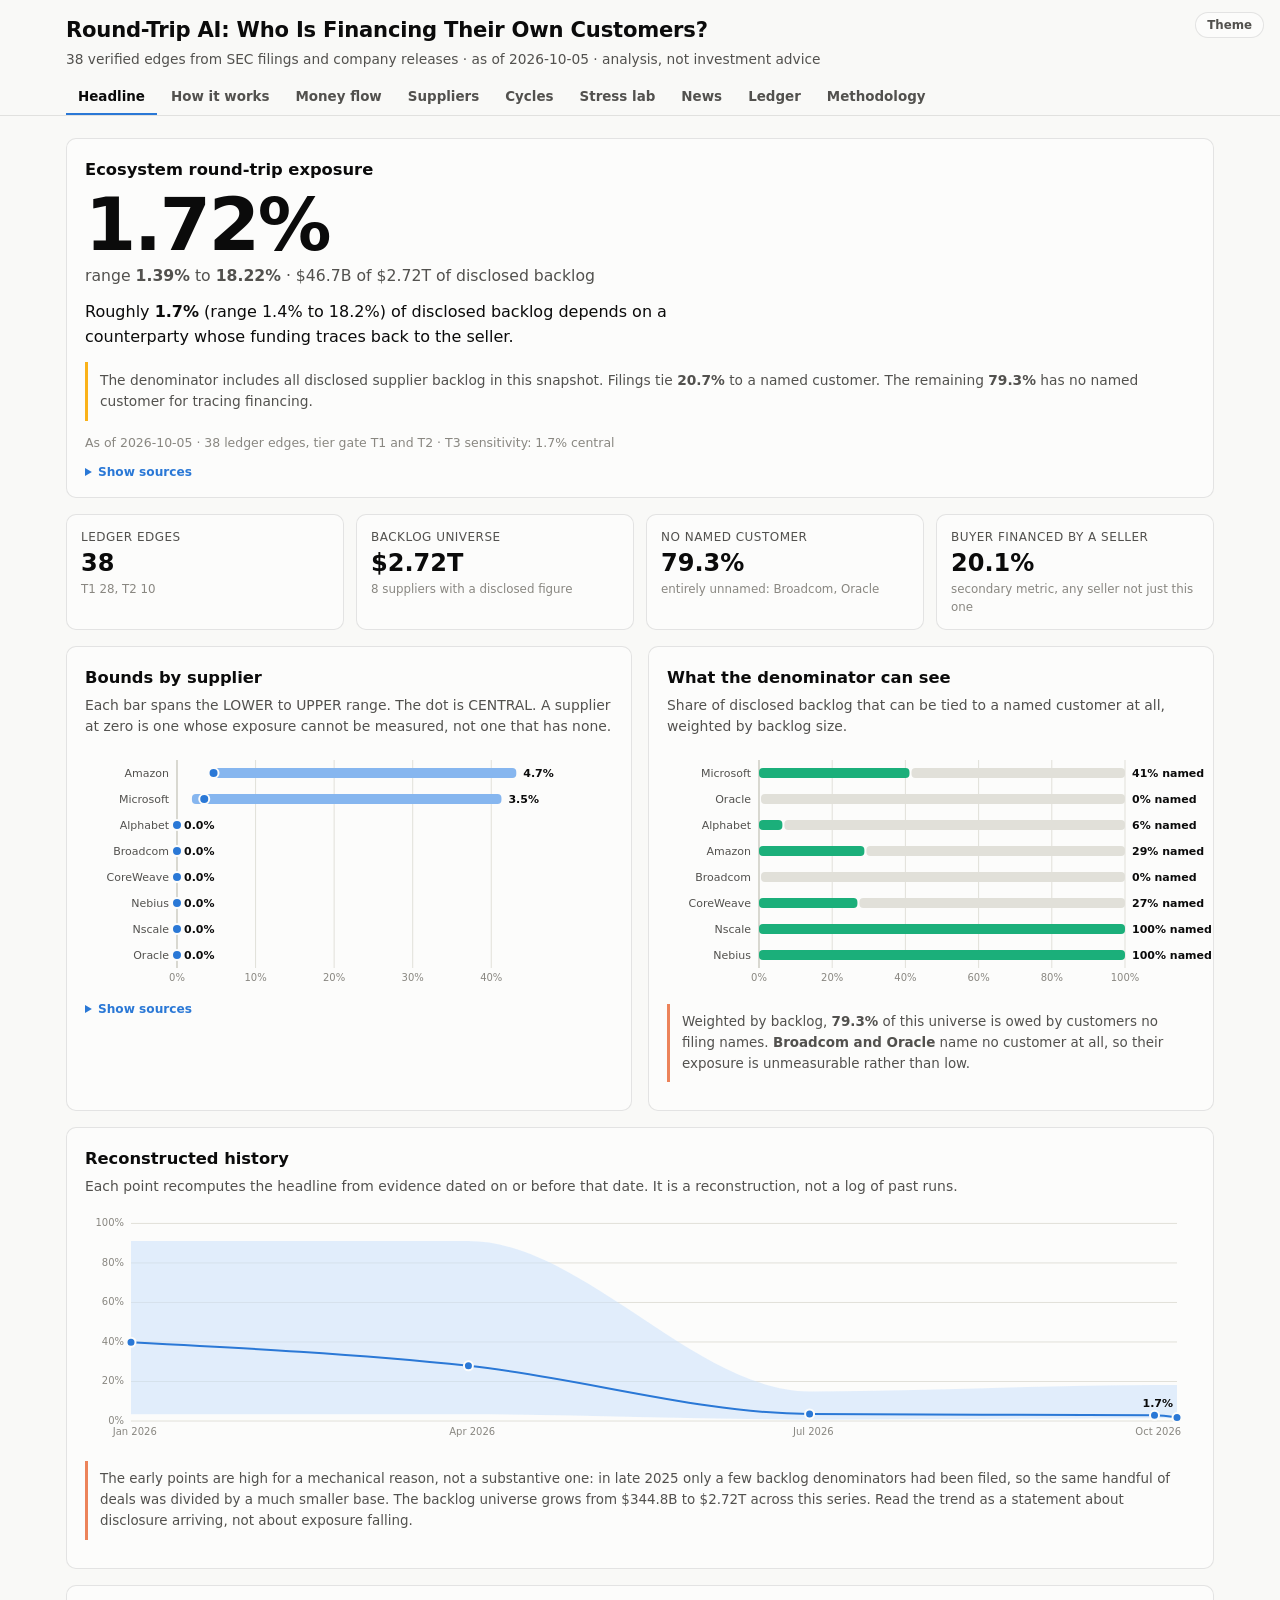
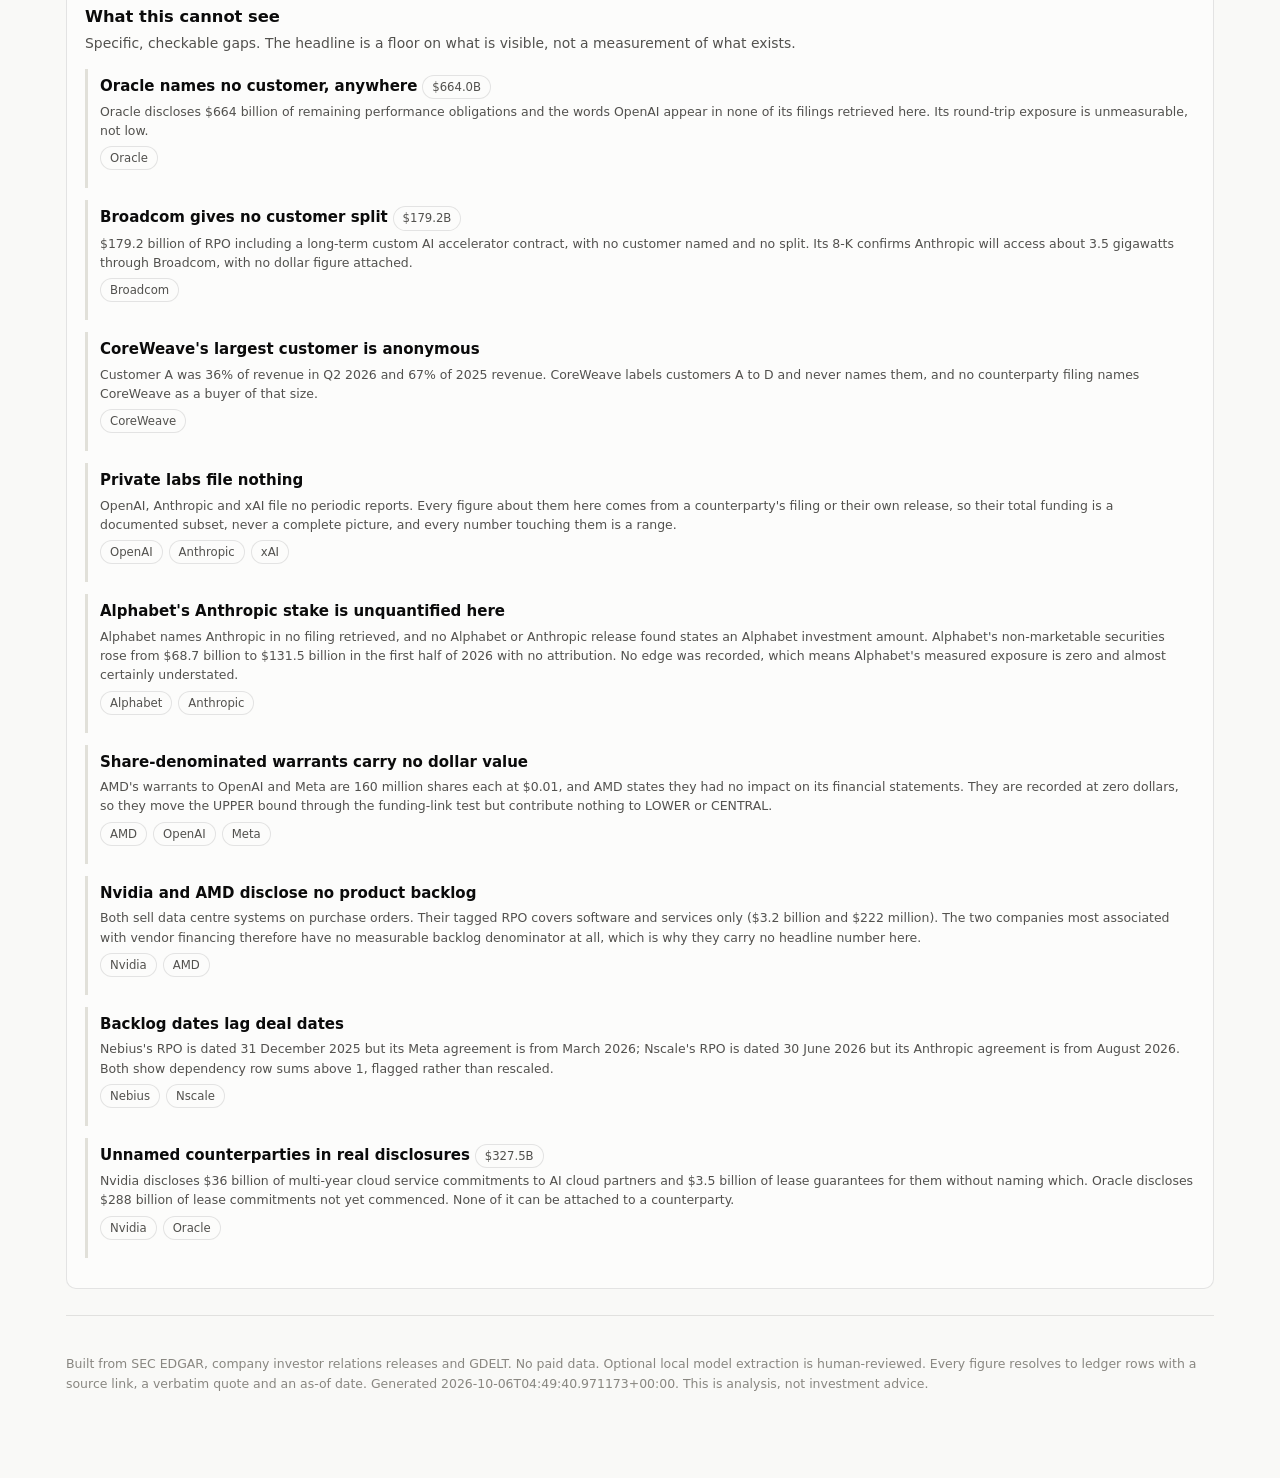
==== commit 1fedc93c: "Trace the five-minute demo in the dashboard and clarify the denominator" ====
--- a/site/index.html
+++ b/site/index.html
@@ -16,6 +16,7 @@
     <p class="sub" id="subline">Loading ledger&hellip;</p>
     <nav class="tabs" role="tablist" aria-label="Sections">
       <button role="tab" id="tab-headline"   aria-selected="true"  aria-controls="panel-headline">Headline</button>
+      <button role="tab" id="tab-how" aria-selected="false" aria-controls="panel-how">How it works</button>
       <button role="tab" id="tab-graph"      aria-selected="false" aria-controls="panel-graph">Money flow</button>
       <button role="tab" id="tab-suppliers"  aria-selected="false" aria-controls="panel-suppliers">Suppliers</button>
       <button role="tab" id="tab-cycles"     aria-selected="false" aria-controls="panel-cycles">Cycles</button>
@@ -76,6 +77,32 @@
     <p class="lede">Specific, checkable gaps. The headline is a floor on what is
       visible, not a measurement of what exists.</p>
     <div id="cannotSee"></div>
+  </div>
+</section>
+
+<section class="panel" id="panel-how" role="tabpanel" aria-labelledby="tab-how">
+  <div class="card">
+    <h2>Follow one investment from disclosure to review</h2>
+    <p class="lede">Microsoft → OpenAI · July 22, 2019 · Recorded local Qwen extraction</p>
+    <blockquote>“Microsoft is investing $1 billion in OpenAI”</blockquote>
+    <p><a href="https://openai.com/index/microsoft-invests-in-and-partners-with-openai/">Read the OpenAI disclosure</a></p>
+    <h3>What the model proposed</h3>
+    <p>Microsoft paid OpenAI. Qwen proposed an equity investment of $1 billion.
+      <code>make demo</code> replays all three local model responses in a temporary queue.</p>
+    <h3>What the verifier found</h3>
+    <p>The quotation, named entities and source URL passed. The amount field read
+      “one billion” while the quote contained “$1 billion”. The repair repeated the mismatch.</p>
+    <p><code>make explain ID=a_81cddd0804260229a87a</code></p>
+    <h3>What the reviewer decides</h3>
+    <p>Reconciliation classified it as NEW. Microsoft later disclosed $13 billion of total
+      funding commitments to OpenAI. The reviewer must check whether that total includes the
+      earlier investment and confirm its instrument before approving any amount.</p>
+    <p><a href="https://www.sec.gov/Archives/edgar/data/789019/000119312525256321/msft-20250930.htm">Read Microsoft's filing</a></p>
+    <h3>How a decision reaches the headline</h3>
+    <p>Approval exports reviewed terms. Applying the export updates the ledger.
+      Publication rebuilds exposure and stress from the ledger. A new funding row could
+      change Microsoft's share of OpenAI's documented funding. This example remains
+      pending and contributes zero dollars to the headline.</p>
   </div>
 </section>
 
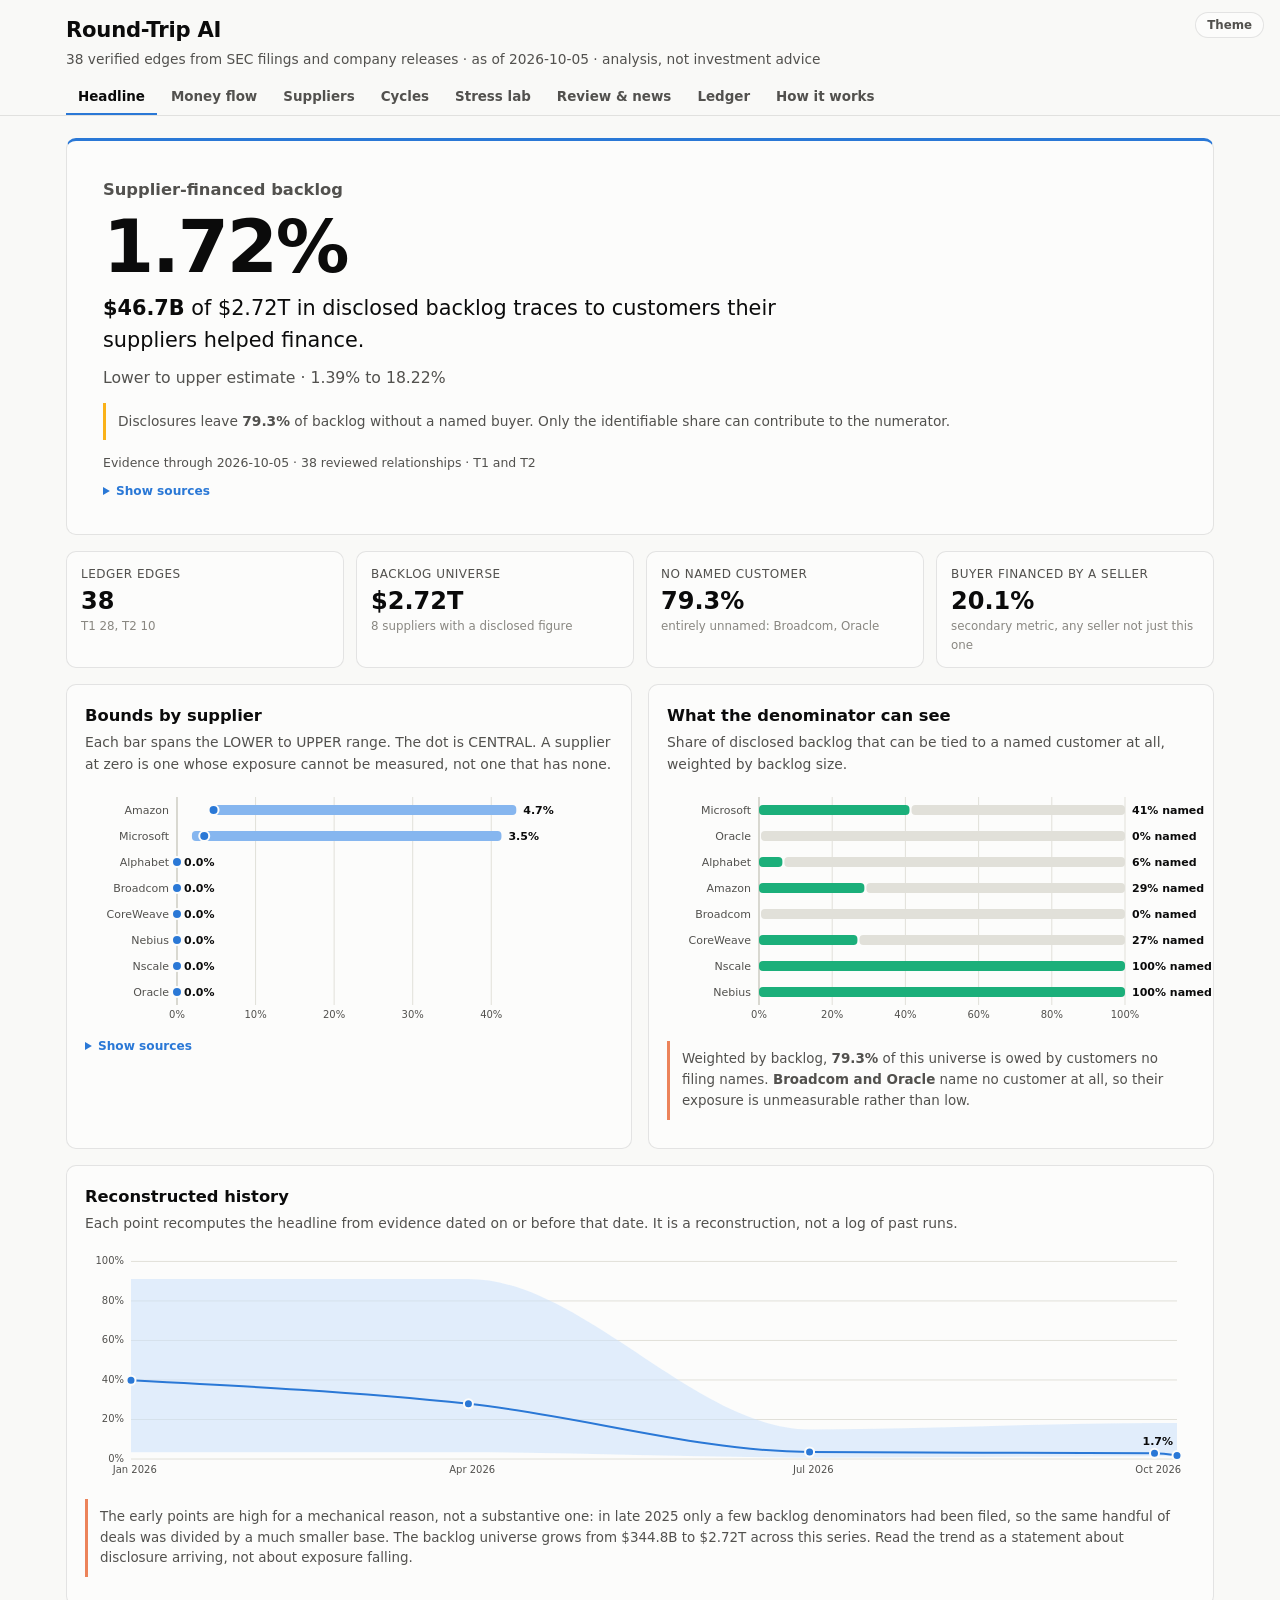
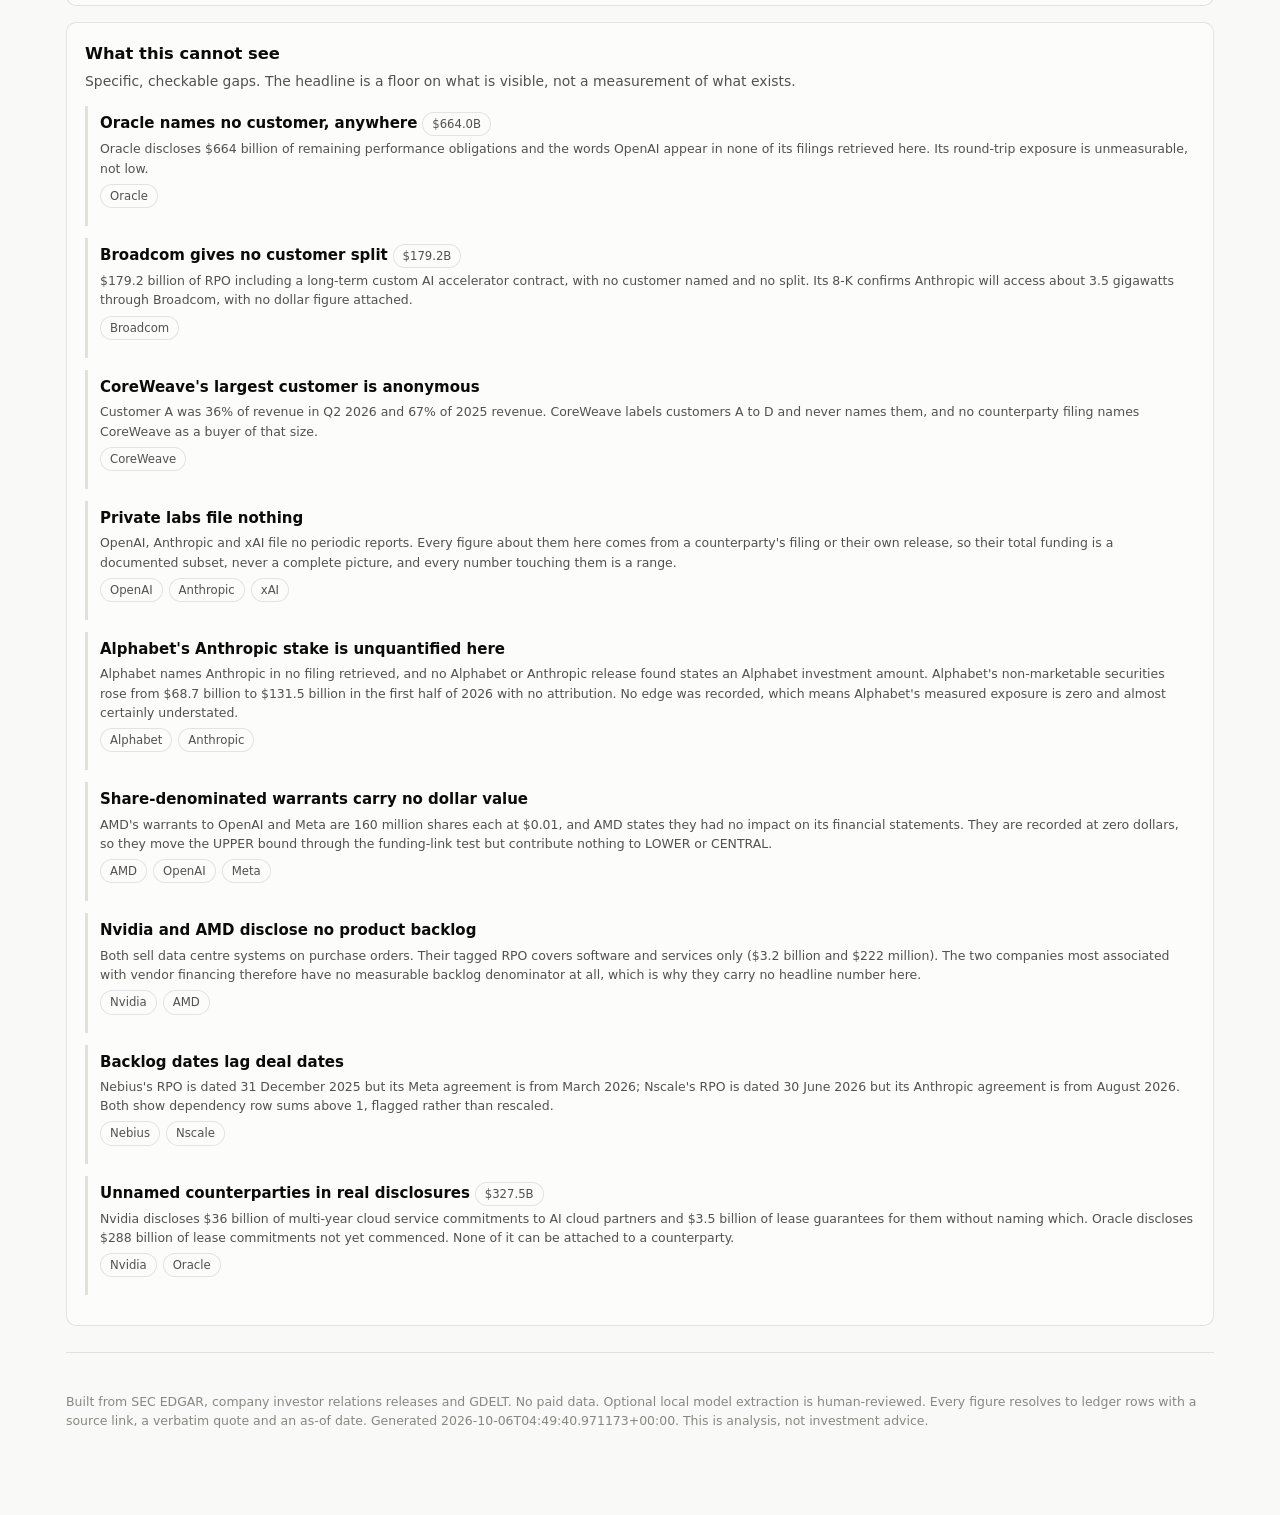
==== commit aa28705b: "Trace backlog, review evidence and stress changes through the dashboard" ====
--- a/site/index.html
+++ b/site/index.html
@@ -12,18 +12,17 @@
 <header class="top">
   <div class="inner">
     <button class="themebtn" id="themebtn" type="button" aria-label="Switch colour theme">Theme</button>
-    <h1>Round-Trip AI: Who Is Financing Their Own Customers?</h1>
+    <h1>Round-Trip AI</h1>
     <p class="sub" id="subline">Loading ledger&hellip;</p>
     <nav class="tabs" role="tablist" aria-label="Sections">
       <button role="tab" id="tab-headline"   aria-selected="true"  aria-controls="panel-headline">Headline</button>
-      <button role="tab" id="tab-how" aria-selected="false" aria-controls="panel-how">How it works</button>
       <button role="tab" id="tab-graph"      aria-selected="false" aria-controls="panel-graph">Money flow</button>
       <button role="tab" id="tab-suppliers"  aria-selected="false" aria-controls="panel-suppliers">Suppliers</button>
       <button role="tab" id="tab-cycles"     aria-selected="false" aria-controls="panel-cycles">Cycles</button>
       <button role="tab" id="tab-stress"     aria-selected="false" aria-controls="panel-stress">Stress lab</button>
-      <button role="tab" id="tab-news"       aria-selected="false" aria-controls="panel-news">News</button>
+      <button role="tab" id="tab-news"       aria-selected="false" aria-controls="panel-news">Review &amp; news</button>
       <button role="tab" id="tab-ledger"     aria-selected="false" aria-controls="panel-ledger">Ledger</button>
-      <button role="tab" id="tab-method"     aria-selected="false" aria-controls="panel-method">Methodology</button>
+      <button role="tab" id="tab-method"     aria-selected="false" aria-controls="panel-method">How it works</button>
     </nav>
   </div>
 </header>
@@ -33,10 +32,10 @@
 <!-- ================= HEADLINE ================= -->
 <section class="panel active" id="panel-headline" role="tabpanel" aria-labelledby="tab-headline">
   <div class="card hero">
-    <h2>Ecosystem round-trip exposure</h2>
+    <h2>Supplier-financed backlog</h2>
     <div class="figure" id="heroFigure">loading</div>
+    <p class="sentence" id="heroSentence"></p>
     <p class="range" id="heroRange"></p>
-    <p class="sentence" id="heroSentence"></p>
     <p class="caveat" id="heroCaveat"></p>
     <p class="asof" id="heroAsOf"></p>
     <details class="sources"><summary>Show sources</summary>
@@ -80,32 +79,6 @@
   </div>
 </section>
 
-<section class="panel" id="panel-how" role="tabpanel" aria-labelledby="tab-how">
-  <div class="card">
-    <h2>Follow one investment from disclosure to review</h2>
-    <p class="lede">Microsoft → OpenAI · July 22, 2019 · Recorded local Qwen extraction</p>
-    <blockquote>“Microsoft is investing $1 billion in OpenAI”</blockquote>
-    <p><a href="https://openai.com/index/microsoft-invests-in-and-partners-with-openai/">Read the OpenAI disclosure</a></p>
-    <h3>What the model proposed</h3>
-    <p>Microsoft paid OpenAI. Qwen proposed an equity investment of $1 billion.
-      <code>make demo</code> replays all three local model responses in a temporary queue.</p>
-    <h3>What the verifier found</h3>
-    <p>The quotation, named entities and source URL passed. The amount field read
-      “one billion” while the quote contained “$1 billion”. The repair repeated the mismatch.</p>
-    <p><code>make explain ID=a_81cddd0804260229a87a</code></p>
-    <h3>What the reviewer decides</h3>
-    <p>Reconciliation classified it as NEW. Microsoft later disclosed $13 billion of total
-      funding commitments to OpenAI. The reviewer must check whether that total includes the
-      earlier investment and confirm its instrument before approving any amount.</p>
-    <p><a href="https://www.sec.gov/Archives/edgar/data/789019/000119312525256321/msft-20250930.htm">Read Microsoft's filing</a></p>
-    <h3>How a decision reaches the headline</h3>
-    <p>Approval exports reviewed terms. Applying the export updates the ledger.
-      Publication rebuilds exposure and stress from the ledger. A new funding row could
-      change Microsoft's share of OpenAI's documented funding. This example remains
-      pending and contributes zero dollars to the headline.</p>
-  </div>
-</section>
-
 <!-- ================= GRAPH ================= -->
 <section class="panel" id="panel-graph" role="tabpanel" aria-labelledby="tab-graph">
   <div class="card">
@@ -135,7 +108,7 @@
         <span class="note">Drawn hairline. Real agreements, no dollar figure.</span>
       </div>
     </div>
-    <svg id="graph" role="img" aria-label="Directed graph of funding and demand edges"></svg>
+    <svg id="graph" role="group" aria-label="Directed graph of funding and demand edges"></svg>
     <div class="legend" id="graphLegend"></div>
     <div id="edgeDetail" style="margin-top:14px"></div>
   </div>
@@ -171,8 +144,7 @@
 <section class="panel" id="panel-stress" role="tabpanel" aria-labelledby="tab-stress">
   <div class="card">
     <h2>Stress lab</h2>
-    <p class="lede">Recomputes in your browser. The engine is a line-for-line port
-      of the Python model and is tested against it for equality on every preset.</p>
+    <p class="lede">Choose a funding shock and vary how much of it reaches suppliers. The modeled result is the share of backlog at risk.</p>
     <div class="controls">
       <div class="control" style="flex:1 1 100%">
         <label>Scenario preset</label>
@@ -209,6 +181,7 @@
         </select>
       </div>
     </div>
+    <p class="scenario-compare" id="stressComparison" aria-live="polite"></p>
     <div class="tiles" id="stressTiles"></div>
     <div style="margin-top:16px"><div id="stressChart"></div></div>
     <div class="legend" id="stressLegend"></div>
@@ -250,6 +223,9 @@
     <p class="lede" id="pendingAgentCount" aria-live="polite">Loading pending candidates&hellip;</p>
     <div id="pendingAgentItems"></div>
     <p class="note" id="pendingAgentNote"></p>
+    <details id="recordedExample"><summary>Recorded example · Microsoft → OpenAI</summary>
+      <div id="recordedAgentItem"></div>
+    </details>
   </div>
   <div class="card">
     <h2>Candidate edge review queue</h2>
@@ -311,7 +287,15 @@
 <!-- ================= METHOD ================= -->
 <section class="panel" id="panel-method" role="tabpanel" aria-labelledby="tab-method">
   <div class="card">
-    <h2>What is being measured</h2>
+    <h2>From disclosure to published estimate</h2>
+    <p>Local Ollama screens a saved passage, proposes a payment direction and quotes its evidence.
+      Python checks the quote, entities, source URL and any USD figure. A failed check gets one repair.
+      A reviewer decides whether the obligation is new, incremental, or already in the ledger.
+      Approval produces a reviewed file. Applying it and rebuilding the dashboard publishes the change.</p>
+    <p><a href="guide/walkthrough.html">Five-minute walkthrough</a> ·
+      <a href="guide/trace.txt">Recorded candidate and checks</a> ·
+      <a href="guide/development.html">Measured development results</a></p>
+    <h3>What is being measured</h3>
     <p>The question is narrow on purpose. For each seller of AI infrastructure,
       what share of its own disclosed backlog is owed by a customer whose funding
       traces back to that same seller? Not "is there a bubble", not "is the
--- a/site/styles.css
+++ b/site/styles.css
@@ -272,3 +272,27 @@
   border-top: 1px solid var(--border); margin-top: 26px; }
 .srOnly { position: absolute; width: 1px; height: 1px; overflow: hidden;
   clip: rect(0 0 0 0); white-space: nowrap; }
+
+:focus-visible { outline: 3px solid var(--series-1); outline-offset: 3px; }
+.hero { border-top: 3px solid var(--series-1); padding: clamp(20px, 3vw, 36px); }
+.hero h2 { font-weight: 600; color: var(--text-secondary); }
+.hero .figure { font-variant-numeric: tabular-nums; margin: 8px 0; }
+.hero .sentence { max-width: 52ch; font-size: clamp(1.05rem, 2vw, 1.3rem); }
+.hero .asof, .axislabel, .note { color: var(--text-secondary); }
+svg .axislabel { fill: var(--text-secondary); }
+.hero .caveat { margin-bottom: 12px; }
+.scenario-compare, .proposal blockquote { border-left: 3px solid var(--series-1); padding: 6px 12px; margin: 12px 0; }
+.scenario-compare { background: var(--page); }
+.proposal { padding: 12px 0; border-top: 1px solid var(--border); }
+.proposal h3 { margin: 0; font-size: 1.1rem; }
+.proposal p { margin: 6px 0; }
+.proposal .check { font-weight: 600; }
+.proposal blockquote { font-family: Georgia, serif; font-size: 1.1rem; }
+.proposal code { overflow-wrap: anywhere; }
+#recordedExample summary { cursor: pointer; font-weight: 600; }
+#recordedExample { padding-top: 8px; }
+
+.reading { max-width: 78ch; margin: 32px auto; padding: 0 20px 60px; overflow-wrap: anywhere; }
+.reading h1 { margin-top: 18px; font-size: 2rem; }
+.reading pre { overflow-x: auto; background: var(--surface-1); border: 1px solid var(--border); padding: 14px; }
+.reading table { display: block; overflow-x: auto; }
